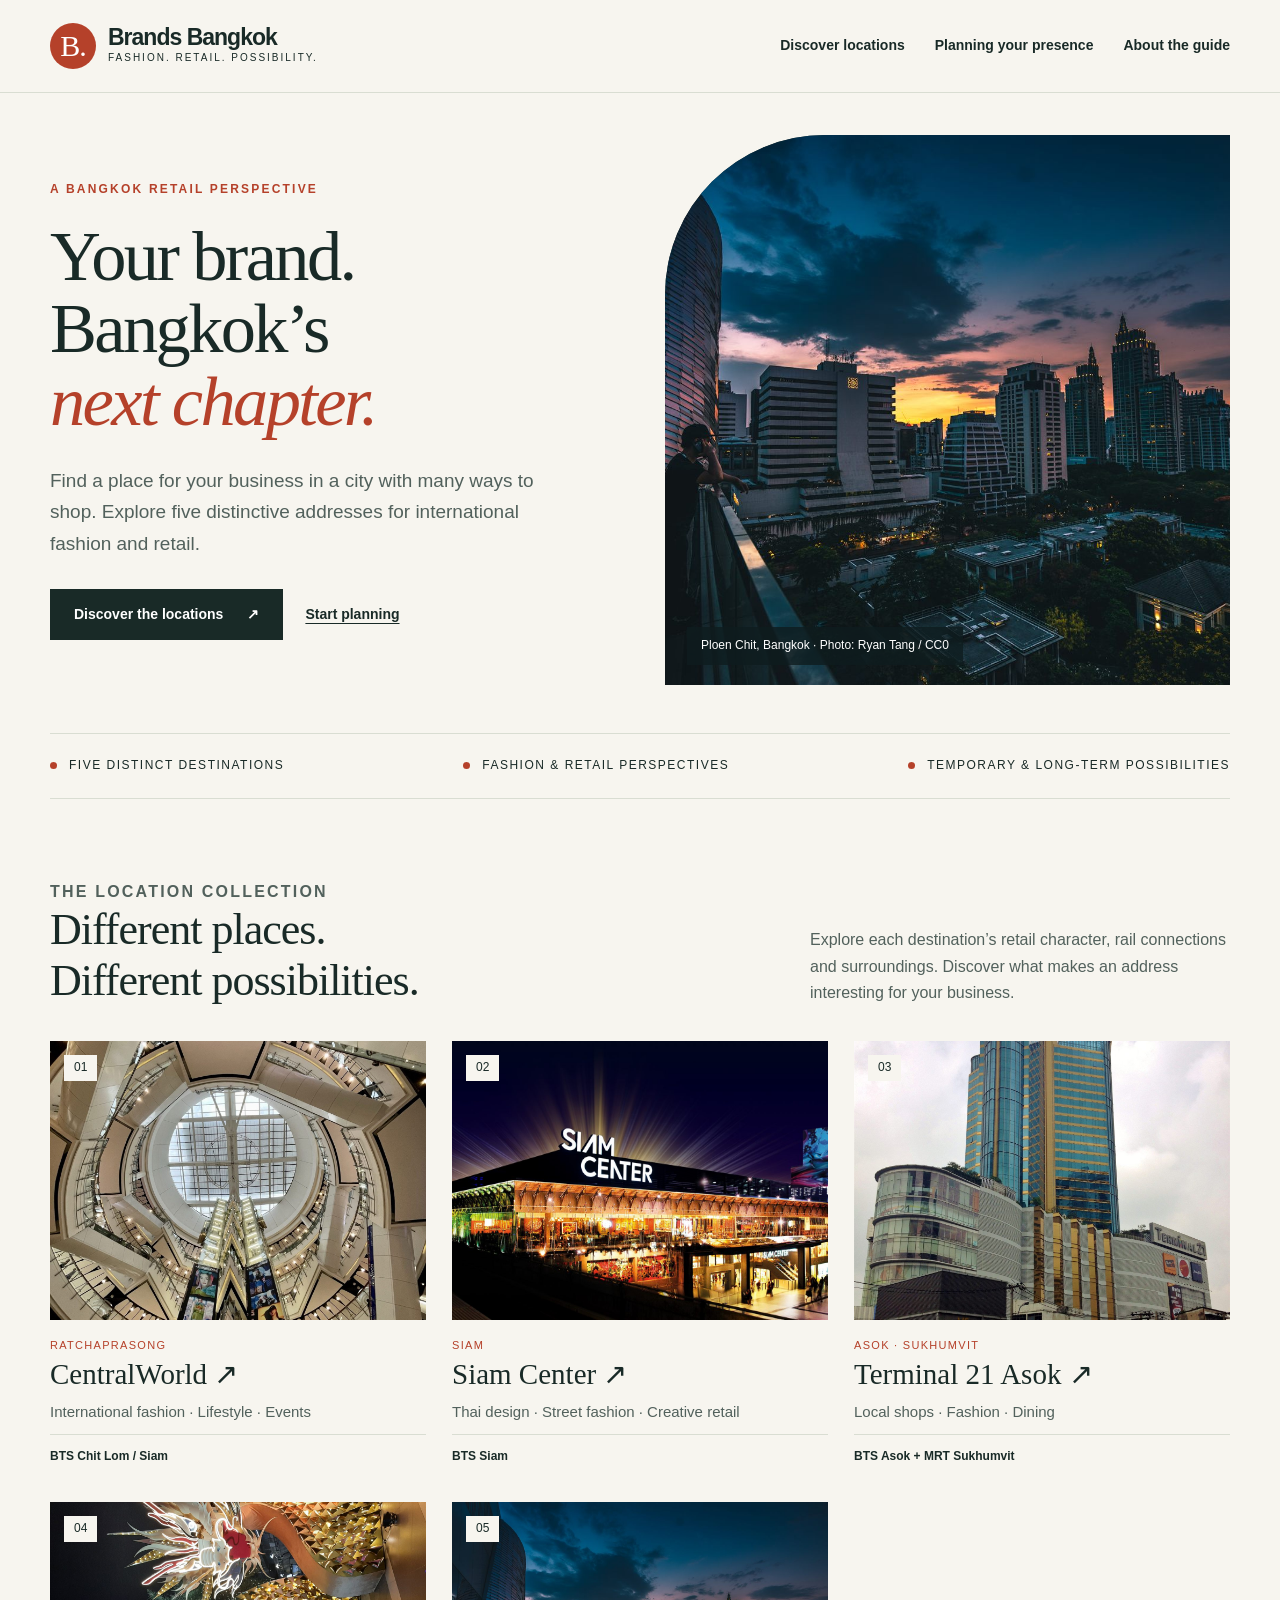
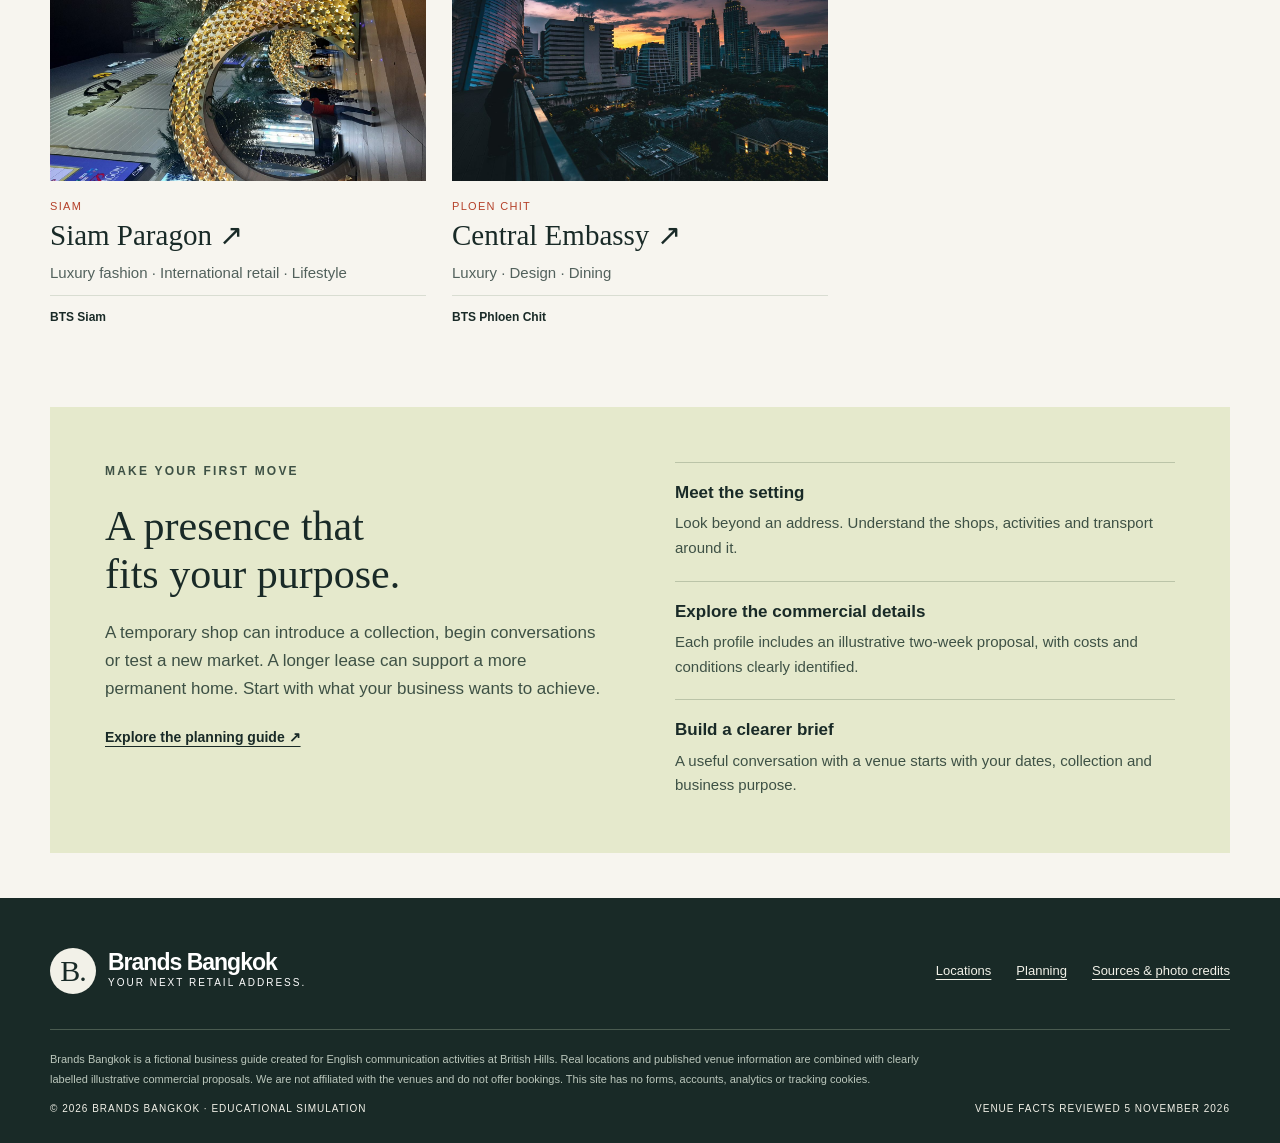
==== index.html @ e3018d57 "Build Brands Bangkok location guide and printable profiles" ====
<!doctype html>
<html lang="en"><head><meta charset="utf-8"><meta name="viewport" content="width=device-width,initial-scale=1"><meta name="description" content="Explore five Bangkok shopping destinations for international fashion and retail businesses."><meta name="theme-color" content="#192a27"><title>A place for your brand | Brands Bangkok</title><link rel="icon" href="./assets/favicon.svg" type="image/svg+xml"><link rel="stylesheet" href="./assets/style.css"><script src="./assets/site.js" defer></script></head><body class=""><a class="skip" href="#main">Skip to content</a><header class="header"><div class="wrap header-inner"><a class="brand" href="./index.html" aria-label="Brands Bangkok home"><span class="brand-mark" aria-hidden="true">B.</span><span>Brands Bangkok<small>Fashion. Retail. Possibility.</small></span></a><button class="menu" aria-expanded="false" aria-controls="navigation">Menu</button><nav class="nav" id="navigation" aria-label="Main navigation"><a href="./locations/index.html">Discover locations</a><a href="./planning.html">Planning your presence</a><a href="./about.html">About the guide</a></nav></div></header><main id="main"><div class="wrap"><section class="hero"><div><p class="eyebrow">A Bangkok retail perspective</p><h1>Your brand.<br>Bangkok’s<br><em>next chapter.</em></h1><p class="lead">Find a place for your business in a city with many ways to shop. Explore five distinctive addresses for international fashion and retail.</p><div class="actions"><a class="button" href="locations/index.html">Discover the locations <span aria-hidden="true">↗</span></a><a class="text-link" href="planning.html">Start planning</a></div></div><div class="hero-photo"><img src="assets/central-embassy.jpg" alt="Central Embassy and the Bangkok skyline at dusk" width="1280" height="853" fetchpriority="high"><span class="photo-label">Ploen Chit, Bangkok · Photo: Ryan Tang / CC0</span></div></section><div class="strap"><span><i class="dot"></i> Five distinct destinations</span><span><i class="dot"></i> Fashion &amp; retail perspectives</span><span><i class="dot"></i> Temporary &amp; long-term possibilities</span></div><section class="section"><div class="section-heading"><div><p class="eyebrow">The location collection</p><h2>Different places.<br>Different possibilities.</h2></div><p>Explore each destination’s retail character, rail connections and surroundings. Discover what makes an address interesting for your business.</p></div><div class="location-grid"><a class="location-card" href="./locations/centralworld.html"><figure><img src="./assets/centralworld.jpg" alt="CentralWorld in Bangkok" loading="lazy" width="700" height="520"><span class="number">01</span></figure><p class="area">Ratchaprasong</p><h3>CentralWorld <span aria-hidden="true">↗</span></h3><p>International fashion · Lifestyle · Events</p><div class="rail">BTS Chit Lom / Siam</div></a><a class="location-card" href="./locations/siam-center.html"><figure><img src="./assets/siam-center.jpg" alt="Siam Center in Bangkok" loading="lazy" width="700" height="520"><span class="number">02</span></figure><p class="area">Siam</p><h3>Siam Center <span aria-hidden="true">↗</span></h3><p>Thai design · Street fashion · Creative retail</p><div class="rail">BTS Siam</div></a><a class="location-card" href="./locations/terminal-21-asok.html"><figure><img src="./assets/terminal-21-asok.jpg" alt="Terminal 21 Asok in Bangkok" loading="lazy" width="700" height="520"><span class="number">03</span></figure><p class="area">Asok · Sukhumvit</p><h3>Terminal 21 Asok <span aria-hidden="true">↗</span></h3><p>Local shops · Fashion · Dining</p><div class="rail">BTS Asok + MRT Sukhumvit</div></a><a class="location-card" href="./locations/siam-paragon.html"><figure><img src="./assets/siam-paragon.jpg" alt="Siam Paragon in Bangkok" loading="lazy" width="700" height="520"><span class="number">04</span></figure><p class="area">Siam</p><h3>Siam Paragon <span aria-hidden="true">↗</span></h3><p>Luxury fashion · International retail · Lifestyle</p><div class="rail">BTS Siam</div></a><a class="location-card" href="./locations/central-embassy.html"><figure><img src="./assets/central-embassy.jpg" alt="Central Embassy in Bangkok" loading="lazy" width="700" height="520"><span class="number">05</span></figure><p class="area">Ploen Chit</p><h3>Central Embassy <span aria-hidden="true">↗</span></h3><p>Luxury · Design · Dining</p><div class="rail">BTS Phloen Chit</div></a></div></section><section class="feature"><div><p class="eyebrow">Make your first move</p><h2>A presence that<br>fits your purpose.</h2><p>A temporary shop can introduce a collection, begin conversations or test a new market. A longer lease can support a more permanent home. Start with what your business wants to achieve.</p><a class="text-link" href="planning.html">Explore the planning guide ↗</a></div><div class="feature-list"><article><h3>Meet the setting</h3><p>Look beyond an address. Understand the shops, activities and transport around it.</p></article><article><h3>Explore the commercial details</h3><p>Each profile includes an illustrative two-week proposal, with costs and conditions clearly identified.</p></article><article><h3>Build a clearer brief</h3><p>A useful conversation with a venue starts with your dates, collection and business purpose.</p></article></div></section></div></main><footer class="footer"><div class="wrap"><div class="footer-top"><a class="brand" href="./index.html"><span class="brand-mark" aria-hidden="true">B.</span><span>Brands Bangkok<small>Your next retail address.</small></span></a><div class="footer-links"><a href="./locations/index.html">Locations</a><a href="./planning.html">Planning</a><a href="./sources.html">Sources &amp; photo credits</a></div></div><p>Brands Bangkok is a fictional business guide created for English communication activities at British Hills. Real locations and published venue information are combined with clearly labelled illustrative commercial proposals. We are not affiliated with the venues and do not offer bookings. This site has no forms, accounts, analytics or tracking cookies.</p><div class="footer-bottom"><span>© 2026 Brands Bangkok · Educational simulation</span><span>Venue facts reviewed 5 November 2026</span></div></div></footer></body></html>
---- assets/style.css ----
:root{--ink:#192a27;--muted:#52615c;--paper:#f7f5ef;--white:#fff;--accent:#b5412a;--line:#d9ddd2;--lime:#e5e9cc;--serif:Georgia,'Times New Roman',serif;--sans:'Segoe UI',Arial,sans-serif}
*{box-sizing:border-box}html{scroll-behavior:smooth;scroll-padding-top:100px}body{margin:0;background:var(--paper);color:var(--ink);font:17px/1.65 var(--sans)}a{color:inherit;text-underline-offset:4px}a:hover{color:var(--accent)}button,input{font:inherit}img{display:block;max-width:100%}button,a{-webkit-tap-highlight-color:transparent}a:focus-visible,button:focus-visible{outline:3px solid var(--accent);outline-offset:5px}.skip{position:absolute;left:12px;top:-100px;z-index:100;background:white;padding:12px}.skip:focus{top:12px}
.wrap{width:min(1180px,calc(100% - 80px));margin-inline:auto}.header{border-bottom:1px solid var(--line);background:var(--paper);position:sticky;top:0;z-index:20}.header-inner{display:flex;align-items:center;justify-content:space-between;gap:28px;min-height:92px}.brand{text-decoration:none;display:flex;gap:12px;align-items:center;line-height:1.05;font-weight:750;letter-spacing:-1px;font-size:23px}.brand-mark{display:flex;align-items:center;justify-content:center;background:var(--accent);color:#fff;font:30px var(--serif);height:46px;width:46px;border-radius:50%}.brand small{display:block;font:10px/1.8 var(--sans);letter-spacing:2px;text-transform:uppercase}.nav{display:flex;gap:30px;align-items:center}.nav a{text-decoration:none;font-size:14px;font-weight:600}.nav a[aria-current=page]{text-decoration:underline;text-decoration-color:var(--accent);text-decoration-thickness:2px;text-underline-offset:8px}.nav .nav-cta{border:1px solid var(--ink);padding:9px 17px}.menu{display:none;background:transparent;border:1px solid var(--line);padding:8px 13px;cursor:pointer}
.eyebrow{font-size:12px;text-transform:uppercase;letter-spacing:2.2px;font-weight:700;color:var(--accent);margin:0 0 20px}.hero{display:grid;grid-template-columns:1fr 1fr;min-height:640px;padding-top:42px;padding-bottom:48px;gap:50px;align-items:center}.hero h1{font:clamp(48px,5.5vw,82px)/1.03 var(--serif);letter-spacing:-2.6px;margin:0 0 28px;font-weight:400}.hero h1 em{color:var(--accent);font-style:italic}.hero .lead{font-size:19px;line-height:1.65;max-width:490px}.lead{font-size:20px;line-height:1.65;color:var(--muted);max-width:760px}.hero-photo{position:relative;align-self:stretch;min-height:520px;overflow:hidden;border-radius:160px 0 0 0;background:#293c3b}.hero-photo img{height:100%;width:100%;object-fit:cover;position:absolute;inset:0}.photo-label{position:absolute;bottom:20px;left:22px;color:white;background:rgba(14,28,30,.8);font-size:12px;padding:9px 14px;z-index:1}.actions{display:flex;gap:22px;flex-wrap:wrap;align-items:center;margin-top:30px}.button{display:inline-flex;align-items:center;justify-content:center;gap:24px;padding:13px 23px;background:var(--ink);color:#fff;border:1px solid var(--ink);text-decoration:none;font-size:14px;font-weight:650;cursor:pointer}.button:hover{background:var(--accent);border-color:var(--accent);color:#fff}.button.light{background:transparent;color:var(--ink)}.button.light:hover{background:var(--ink);color:white}.text-link{font-size:14px;font-weight:650}.strap{display:flex;justify-content:space-between;gap:20px;padding:22px 0;border-block:1px solid var(--line);font-size:12px;text-transform:uppercase;letter-spacing:1.5px}.strap span{display:flex;gap:12px;align-items:center}.dot{height:7px;width:7px;background:var(--accent);border-radius:50%}
section.section{padding:80px 0}.section-heading{display:flex;justify-content:space-between;align-items:end;gap:30px;margin-bottom:35px}.section-heading h2,h2.section-title{font:44px/1.15 var(--serif);font-weight:400;margin:0;letter-spacing:-1px}.section-heading p{max-width:420px;font-size:16px;color:var(--muted);margin:0}.location-grid{display:grid;grid-template-columns:repeat(3,1fr);gap:36px 26px}.location-card{text-decoration:none;display:block}.location-card figure{margin:0;overflow:hidden;background:#d9ddd2;aspect-ratio:1.35;position:relative}.location-card img{width:100%;height:100%;object-fit:cover;transition:transform .4s ease}.location-card:hover img{transform:scale(1.04)}.location-card .number{position:absolute;top:14px;left:14px;background:var(--paper);padding:3px 10px;font-size:12px}.location-card .area{font-size:11px;text-transform:uppercase;letter-spacing:1.3px;color:var(--accent);margin:16px 0 3px}.location-card h3{font:29px/1.2 var(--serif);margin:0 0 8px}.location-card p{font-size:15px;color:var(--muted);margin:0 0 9px}.location-card .rail{border-top:1px solid var(--line);padding-top:12px;font-size:12px;font-weight:600}.feature{background:var(--lime);padding:55px;display:grid;grid-template-columns:1fr 1fr;gap:70px}.feature h2{font:42px/1.15 var(--serif);font-weight:400;margin:0 0 20px}.feature p{color:#3e5145;margin:0 0 20px}.feature .feature-list{display:grid;gap:20px}.feature-list article{border-top:1px solid #bbc4a8;padding-top:16px}.feature-list h3{font-size:17px;margin:0 0 4px}.feature-list p{font-size:15px;margin:0}
.page-intro{padding:65px 0 38px}.page-intro h1{font:clamp(44px,6vw,70px)/1.1 var(--serif);font-weight:400;letter-spacing:-2px;margin:0 0 22px}.breadcrumb{font-size:12px;color:var(--muted);margin:28px 0}.breadcrumb a{color:inherit}.venue-hero{position:relative;height:410px;background:var(--ink);overflow:hidden}.venue-hero img{width:100%;height:100%;object-fit:cover}.venue-top{display:flex;justify-content:space-between;align-items:center;margin-bottom:20px;gap:20px}.venue-top .eyebrow{margin:0}.page-intro.venue-intro{padding-top:22px}.venue-title{display:grid;grid-template-columns:1fr 1fr;gap:65px;align-items:center}.venue-title h1{font-size:clamp(44px,5vw,65px);margin:0 0 12px}.venue-title .tagline{font:25px/1.3 var(--serif);margin:0}.venue-title .lead{font-size:18px}.facts{display:grid;grid-template-columns:1fr 1fr 1fr;border-block:1px solid var(--line);margin-top:30px;padding:20px 0;gap:30px}.facts dt{font-size:11px;text-transform:uppercase;letter-spacing:1.5px;color:var(--muted)}.facts dd{margin:5px 0 0;font-size:15px;font-weight:600}.venue-content{display:grid;grid-template-columns:minmax(0,1.65fr) minmax(280px,1fr);gap:75px;padding:52px 0 70px}.prose h2{font:30px/1.2 var(--serif);font-weight:400;margin:0 0 15px}.prose p{margin:0 0 33px;color:#374942;line-height:1.8}.prose h3{font:23px var(--serif);font-weight:400}.offer{background:var(--white);border-top:4px solid var(--accent);padding:30px;align-self:start}.offer .eyebrow{font-size:10px;margin-bottom:13px}.offer h2{font:30px/1.2 var(--serif);margin:0 0 15px;font-weight:400}.offer p{font-size:14px;line-height:1.7}.offer .price{font-size:31px;line-height:1.2;font-weight:700;letter-spacing:-1px;margin:20px 0 4px}.offer .price small{font-size:12px;letter-spacing:0;font-weight:400}.offer dl{margin:24px 0}.offer dl div{display:flex;justify-content:space-between;border-bottom:1px solid var(--line);padding:9px 0;gap:18px;font-size:13px}.offer dd{margin:0;font-weight:650}.offer .disclosure{font-size:11px;color:var(--muted);border-top:1px solid var(--line);padding-top:17px}.check{padding:25px 28px;background:var(--lime);border-left:3px solid #63794c;margin:15px 0 35px}.check h2{font-size:25px}.check p{font-size:15px;margin:0}.source-detail{border-top:1px solid var(--line);padding:18px 0;font-size:13px}.source-detail summary{cursor:pointer;font-weight:600}.source-detail ul{padding-left:19px}.photo-credit{font-size:11px;color:var(--muted);margin:10px 0 0}.related{padding-top:50px;border-top:1px solid var(--line)}.related .location-grid{grid-template-columns:repeat(2,1fr)}.related .location-card figure{aspect-ratio:2}
.editorial{max-width:800px;margin:0 auto;padding-bottom:70px}.editorial h2{font:34px/1.3 var(--serif);font-weight:400;margin:44px 0 15px}.editorial p{color:#374942}.editorial li{margin-bottom:10px}.editorial .steps{counter-reset:steps;list-style:none;padding:0}.steps li{counter-increment:steps;border-top:1px solid var(--line);padding:25px 0 25px 55px;position:relative}.steps li:before{content:'0' counter(steps);position:absolute;left:0;color:var(--accent);font-size:14px}.steps h2{margin:0 0 10px;font-size:27px}.steps p{margin:0}.source-block{border-top:1px solid var(--line);padding:20px 0}.source-block h2{font-size:27px;margin:0 0 10px}.source-block li{font-size:15px}.note{border-left:3px solid var(--accent);padding:16px 22px;background:#eeece4;font-size:14px}.footer{background:var(--ink);color:#f2f1e8;margin-top:45px;padding:50px 0 26px}.footer-top{display:flex;justify-content:space-between;gap:30px;border-bottom:1px solid #4a5b50;padding-bottom:35px;margin-bottom:20px}.footer .brand{color:white}.footer .brand-mark{background:#f2f1e8;color:var(--ink)}.footer-links{display:flex;gap:25px;align-items:center;font-size:13px;flex-wrap:wrap}.footer p{font-size:11px;line-height:1.8;color:#bbc7bc;max-width:900px}.footer-bottom{display:flex;justify-content:space-between;gap:20px;font-size:10px;text-transform:uppercase;letter-spacing:1px}
@media(min-width:950px){.location-grid .location-card:nth-child(4),.location-grid .location-card:nth-child(5){grid-column:span 1}}@media(max-width:950px){.wrap{width:calc(100% - 44px)}.hero{gap:28px;min-height:560px}.hero-photo{min-height:480px;border-top-left-radius:120px}.hero h1{font-size:60px}.location-grid{grid-template-columns:repeat(2,1fr)}.feature{gap:35px;padding:35px}.venue-content{gap:35px}.venue-title{gap:30px}.nav{gap:18px}.nav a{font-size:12px}}@media(max-width:650px){body{font-size:16px}.wrap{width:calc(100% - 36px)}.header-inner{min-height:76px;flex-wrap:wrap;gap:0}.brand{font-size:20px}.brand-mark{height:39px;width:39px;font-size:25px}.brand small{font-size:8px}.menu{display:block;font-size:12px}.nav{width:100%;display:flex;flex-wrap:wrap;gap:16px;padding:15px 0;border-top:1px solid var(--line)}.nav a{font-size:13px}.nav .nav-cta{padding:5px 10px}.js .nav{display:none}.js .nav.open{display:flex}.hero{grid-template-columns:1fr;gap:30px;padding-top:36px}.hero h1{font-size:57px;letter-spacing:-2px}.hero .lead{font-size:17px}.hero-photo{min-height:340px;border-top-left-radius:95px}.strap{flex-wrap:wrap;gap:12px;font-size:10px;justify-content:flex-start}.section-heading{display:block}.section-heading h2,h2.section-title{font-size:36px;margin-bottom:18px}.section-heading p{font-size:15px}.location-grid{grid-template-columns:1fr;gap:35px}.location-card h3{font-size:28px}.location-card figure{aspect-ratio:1.55}.feature{grid-template-columns:1fr;gap:25px;padding:28px}.feature h2{font-size:34px}.section.section{padding:52px 0}.venue-title{grid-template-columns:1fr;gap:10px}.venue-title h1{font-size:49px}.venue-hero{height:270px}.venue-content{grid-template-columns:1fr;gap:20px;padding-top:35px}.facts{grid-template-columns:1fr;gap:14px}.facts dt{display:inline}.facts dd{display:block;margin:3px 0}.venue-top{align-items:flex-start}.venue-top .button{font-size:11px;padding:8px 12px;white-space:nowrap}.venue-top .eyebrow{font-size:10px;letter-spacing:1px}.related .location-grid{grid-template-columns:1fr}.footer-top{flex-direction:column}.footer-links{gap:16px}.page-intro{padding-top:40px}.page-intro h1{font-size:49px}.lead{font-size:18px}.footer-bottom{flex-wrap:wrap}.eyebrow{font-size:10px}.offer{padding:25px}}
@media(prefers-reduced-motion:reduce){html{scroll-behavior:auto}*,*:before,*:after{transition:none!important;animation:none!important}}
@media print{@page{size:A4;margin:15mm}body{background:white;font:10pt/1.5 Arial,sans-serif;color:#111}.wrap{width:100%}.header{position:static;border-bottom:1px solid #999}.header-inner{min-height:55px}.brand{font-size:17pt}.brand-mark{height:32px;width:32px;font-size:20pt}.nav,.menu,.skip,.actions,.strap,.footer-links,.print-button,.related,.hero-photo,.photo-label{display:none!important}.page-intro{padding:18px 0}.page-intro h1,.venue-title h1{font-size:30pt;letter-spacing:0}.venue-title{display:block}.venue-title .lead{font-size:11pt}.venue-hero{height:130px}.venue-hero img{object-fit:cover}.facts{grid-template-columns:repeat(3,1fr);gap:15px;margin-top:15px;padding:10px 0}.facts dd{font-size:9pt}.venue-content{display:block;padding:20px 0}.prose h2{font-size:17pt;margin-bottom:7px;break-after:avoid}.prose p{margin-bottom:17px;line-height:1.55}.offer{border:1px solid #888;border-top:3px solid #333;padding:18px;break-inside:avoid;margin-top:20px}.offer h2{font-size:20pt}.offer p{font-size:9pt}.offer .price{font-size:22pt}.offer dl{margin:10px 0}.offer dl div{padding:5px 0}.offer .disclosure{font-size:8pt}.check{background:transparent;border:1px solid #aaa;padding:15px;break-inside:avoid}.check p{font-size:10pt}.source-detail{display:none}.photo-credit{font-size:7pt}.footer{background:white;color:#333;margin-top:15px;padding:10px 0;border-top:1px solid #999}.footer-top{display:none}.footer p{font-size:8pt;color:#333}.footer-bottom{font-size:7pt}.location-grid{grid-template-columns:1fr 1fr}.location-card{break-inside:avoid}.location-card figure{height:120px;aspect-ratio:auto}.location-card h3{font-size:17pt}.hero{display:block;min-height:0;padding:20px 0}.hero h1{font-size:35pt}.hero .lead{font-size:11pt}.section.section{padding:25px 0}.section-heading h2{font-size:23pt}.feature{display:block;background:transparent;border:1px solid #aaa;padding:20px}.feature h2{font-size:23pt}.source-block{break-inside:avoid}a{color:#111}.editorial{padding:0}}
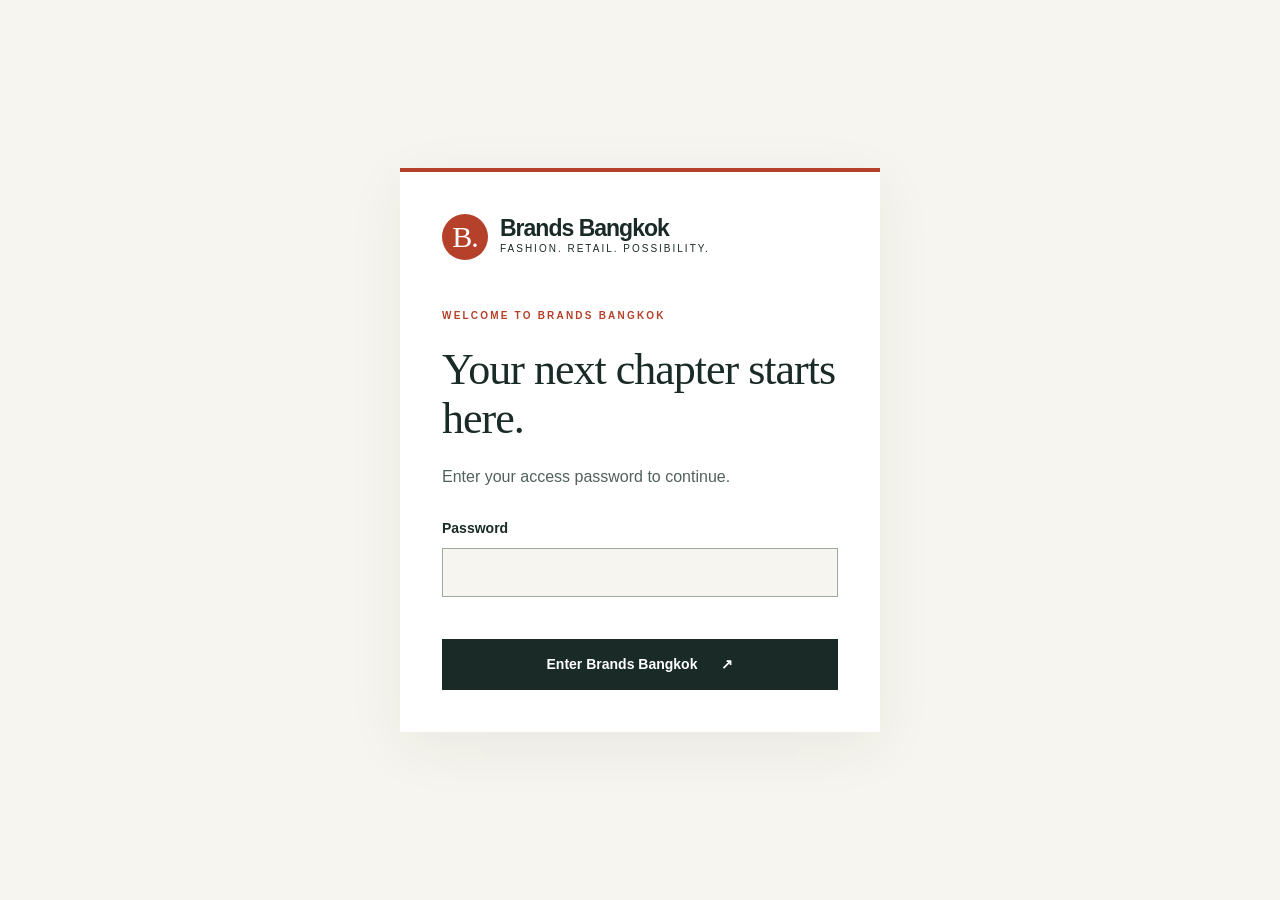
==== commit 2201abda: "Add visitor password gate and simplify Brands Bangkok promotional copy" ====
--- a/index.html
+++ b/index.html
@@ -1,2 +1,2 @@
 <!doctype html>
-<html lang="en"><head><meta charset="utf-8"><meta name="viewport" content="width=device-width,initial-scale=1"><meta name="description" content="Explore five Bangkok shopping destinations for international fashion and retail businesses."><meta name="theme-color" content="#192a27"><title>A place for your brand | Brands Bangkok</title><link rel="icon" href="./assets/favicon.svg" type="image/svg+xml"><link rel="stylesheet" href="./assets/style.css"><script src="./assets/site.js" defer></script></head><body class=""><a class="skip" href="#main">Skip to content</a><header class="header"><div class="wrap header-inner"><a class="brand" href="./index.html" aria-label="Brands Bangkok home"><span class="brand-mark" aria-hidden="true">B.</span><span>Brands Bangkok<small>Fashion. Retail. Possibility.</small></span></a><button class="menu" aria-expanded="false" aria-controls="navigation">Menu</button><nav class="nav" id="navigation" aria-label="Main navigation"><a href="./locations/index.html">Discover locations</a><a href="./planning.html">Planning your presence</a><a href="./about.html">About the guide</a></nav></div></header><main id="main"><div class="wrap"><section class="hero"><div><p class="eyebrow">A Bangkok retail perspective</p><h1>Your brand.<br>Bangkok’s<br><em>next chapter.</em></h1><p class="lead">Find a place for your business in a city with many ways to shop. Explore five distinctive addresses for international fashion and retail.</p><div class="actions"><a class="button" href="locations/index.html">Discover the locations <span aria-hidden="true">↗</span></a><a class="text-link" href="planning.html">Start planning</a></div></div><div class="hero-photo"><img src="assets/central-embassy.jpg" alt="Central Embassy and the Bangkok skyline at dusk" width="1280" height="853" fetchpriority="high"><span class="photo-label">Ploen Chit, Bangkok · Photo: Ryan Tang / CC0</span></div></section><div class="strap"><span><i class="dot"></i> Five distinct destinations</span><span><i class="dot"></i> Fashion &amp; retail perspectives</span><span><i class="dot"></i> Temporary &amp; long-term possibilities</span></div><section class="section"><div class="section-heading"><div><p class="eyebrow">The location collection</p><h2>Different places.<br>Different possibilities.</h2></div><p>Explore each destination’s retail character, rail connections and surroundings. Discover what makes an address interesting for your business.</p></div><div class="location-grid"><a class="location-card" href="./locations/centralworld.html"><figure><img src="./assets/centralworld.jpg" alt="CentralWorld in Bangkok" loading="lazy" width="700" height="520"><span class="number">01</span></figure><p class="area">Ratchaprasong</p><h3>CentralWorld <span aria-hidden="true">↗</span></h3><p>International fashion · Lifestyle · Events</p><div class="rail">BTS Chit Lom / Siam</div></a><a class="location-card" href="./locations/siam-center.html"><figure><img src="./assets/siam-center.jpg" alt="Siam Center in Bangkok" loading="lazy" width="700" height="520"><span class="number">02</span></figure><p class="area">Siam</p><h3>Siam Center <span aria-hidden="true">↗</span></h3><p>Thai design · Street fashion · Creative retail</p><div class="rail">BTS Siam</div></a><a class="location-card" href="./locations/terminal-21-asok.html"><figure><img src="./assets/terminal-21-asok.jpg" alt="Terminal 21 Asok in Bangkok" loading="lazy" width="700" height="520"><span class="number">03</span></figure><p class="area">Asok · Sukhumvit</p><h3>Terminal 21 Asok <span aria-hidden="true">↗</span></h3><p>Local shops · Fashion · Dining</p><div class="rail">BTS Asok + MRT Sukhumvit</div></a><a class="location-card" href="./locations/siam-paragon.html"><figure><img src="./assets/siam-paragon.jpg" alt="Siam Paragon in Bangkok" loading="lazy" width="700" height="520"><span class="number">04</span></figure><p class="area">Siam</p><h3>Siam Paragon <span aria-hidden="true">↗</span></h3><p>Luxury fashion · International retail · Lifestyle</p><div class="rail">BTS Siam</div></a><a class="location-card" href="./locations/central-embassy.html"><figure><img src="./assets/central-embassy.jpg" alt="Central Embassy in Bangkok" loading="lazy" width="700" height="520"><span class="number">05</span></figure><p class="area">Ploen Chit</p><h3>Central Embassy <span aria-hidden="true">↗</span></h3><p>Luxury · Design · Dining</p><div class="rail">BTS Phloen Chit</div></a></div></section><section class="feature"><div><p class="eyebrow">Make your first move</p><h2>A presence that<br>fits your purpose.</h2><p>A temporary shop can introduce a collection, begin conversations or test a new market. A longer lease can support a more permanent home. Start with what your business wants to achieve.</p><a class="text-link" href="planning.html">Explore the planning guide ↗</a></div><div class="feature-list"><article><h3>Meet the setting</h3><p>Look beyond an address. Understand the shops, activities and transport around it.</p></article><article><h3>Explore the commercial details</h3><p>Each profile includes an illustrative two-week proposal, with costs and conditions clearly identified.</p></article><article><h3>Build a clearer brief</h3><p>A useful conversation with a venue starts with your dates, collection and business purpose.</p></article></div></section></div></main><footer class="footer"><div class="wrap"><div class="footer-top"><a class="brand" href="./index.html"><span class="brand-mark" aria-hidden="true">B.</span><span>Brands Bangkok<small>Your next retail address.</small></span></a><div class="footer-links"><a href="./locations/index.html">Locations</a><a href="./planning.html">Planning</a><a href="./sources.html">Sources &amp; photo credits</a></div></div><p>Brands Bangkok is a fictional business guide created for English communication activities at British Hills. Real locations and published venue information are combined with clearly labelled illustrative commercial proposals. We are not affiliated with the venues and do not offer bookings. This site has no forms, accounts, analytics or tracking cookies.</p><div class="footer-bottom"><span>© 2026 Brands Bangkok · Educational simulation</span><span>Venue facts reviewed 5 November 2026</span></div></div></footer></body></html>+<html lang="en" class="access-locked"><head><meta charset="utf-8"><meta name="viewport" content="width=device-width,initial-scale=1"><meta name="robots" content="noindex,nofollow,noarchive"><meta name="description" content="Explore five Bangkok shopping destinations for international fashion and retail businesses."><meta name="theme-color" content="#192a27"><title>A place for your brand | Brands Bangkok</title><style>html.access-locked #site-content{display:none!important}#access-gate{display:none}html.access-locked #access-gate{display:grid}</style><script src="./assets/access.js"></script><link rel="icon" href="./assets/favicon.svg" type="image/svg+xml"><link rel="stylesheet" href="./assets/style.css"><script src="./assets/site.js" defer></script></head><body class=""><section id="access-gate" aria-labelledby="access-title"><div class="access-card"><a class="brand" href="./index.html" aria-label="Brands Bangkok"><span class="brand-mark" aria-hidden="true">B.</span><span>Brands Bangkok<small>Fashion. Retail. Possibility.</small></span></a><p class="eyebrow">Welcome to Brands Bangkok</p><h1 id="access-title">Your next chapter starts here.</h1><p>Enter your access password to continue.</p><form id="access-form" action="#"><label for="access-password">Password</label><input id="access-password" type="password" autocomplete="current-password" required aria-describedby="access-error"><p id="access-error" role="alert" aria-live="polite"></p><button class="button" type="submit">Enter Brands Bangkok <span aria-hidden="true">↗</span></button></form><noscript><p>JavaScript is needed to enter this site. Please enable it in your browser.</p></noscript></div></section><div id="site-content"><a class="skip" href="#main">Skip to content</a><header class="header"><div class="wrap header-inner"><a class="brand" href="./index.html" aria-label="Brands Bangkok home"><span class="brand-mark" aria-hidden="true">B.</span><span>Brands Bangkok<small>Fashion. Retail. Possibility.</small></span></a><button class="menu" aria-expanded="false" aria-controls="navigation">Menu</button><nav class="nav" id="navigation" aria-label="Main navigation"><a href="./locations/index.html">Discover locations</a><a href="./planning.html">Planning your presence</a><a href="./about.html">About us</a></nav></div></header><main id="main"><div class="wrap"><section class="hero"><div><p class="eyebrow">A Bangkok retail perspective</p><h1>Your brand.<br>Bangkok’s<br><em>next chapter.</em></h1><p class="lead">Bring your business to Bangkok. Discover five shopping destinations for international fashion and retail brands.</p><div class="actions"><a class="button" href="locations/index.html">Discover the locations <span aria-hidden="true">↗</span></a><a class="text-link" href="planning.html">Start planning</a></div></div><div class="hero-photo"><img src="assets/central-embassy.jpg" alt="Central Embassy and the Bangkok skyline at dusk" width="1280" height="853" fetchpriority="high"><span class="photo-label">Ploen Chit, Bangkok · Photo: Ryan Tang / CC0</span></div></section><div class="strap"><span><i class="dot"></i> Five distinct destinations</span><span><i class="dot"></i> Fashion &amp; retail perspectives</span><span><i class="dot"></i> Temporary &amp; long-term possibilities</span></div><section class="section"><div class="section-heading"><div><p class="eyebrow">The location collection</p><h2>Different places.<br>Different possibilities.</h2></div><p>International brands, local designers and luxury shopping. Find out what each location has to offer.</p></div><div class="location-grid"><a class="location-card" href="./locations/centralworld.html"><figure><img src="./assets/centralworld.jpg" alt="CentralWorld in Bangkok" loading="lazy" width="700" height="520"><span class="number">01</span></figure><p class="area">Ratchaprasong</p><h3>CentralWorld <span aria-hidden="true">↗</span></h3><p>International fashion · Lifestyle · Events</p><div class="rail">BTS Chit Lom / Siam</div></a><a class="location-card" href="./locations/siam-center.html"><figure><img src="./assets/siam-center.jpg" alt="Siam Center in Bangkok" loading="lazy" width="700" height="520"><span class="number">02</span></figure><p class="area">Siam</p><h3>Siam Center <span aria-hidden="true">↗</span></h3><p>Thai design · Street fashion · Creative retail</p><div class="rail">BTS Siam</div></a><a class="location-card" href="./locations/terminal-21-asok.html"><figure><img src="./assets/terminal-21-asok.jpg" alt="Terminal 21 Asok in Bangkok" loading="lazy" width="700" height="520"><span class="number">03</span></figure><p class="area">Asok · Sukhumvit</p><h3>Terminal 21 Asok <span aria-hidden="true">↗</span></h3><p>Local shops · Fashion · Dining</p><div class="rail">BTS Asok + MRT Sukhumvit</div></a><a class="location-card" href="./locations/siam-paragon.html"><figure><img src="./assets/siam-paragon.jpg" alt="Siam Paragon in Bangkok" loading="lazy" width="700" height="520"><span class="number">04</span></figure><p class="area">Siam</p><h3>Siam Paragon <span aria-hidden="true">↗</span></h3><p>Luxury fashion · International retail · Lifestyle</p><div class="rail">BTS Siam</div></a><a class="location-card" href="./locations/central-embassy.html"><figure><img src="./assets/central-embassy.jpg" alt="Central Embassy in Bangkok" loading="lazy" width="700" height="520"><span class="number">05</span></figure><p class="area">Ploen Chit</p><h3>Central Embassy <span aria-hidden="true">↗</span></h3><p>Luxury · Design · Dining</p><div class="rail">BTS Phloen Chit</div></a></div></section><section class="feature"><div><p class="eyebrow">Make your first move</p><h2>A presence that<br>fits your purpose.</h2><p>From a two-week pop-up to a permanent store, Bangkok offers many ways to meet new customers. Our location profiles bring the main details together in one place.</p><a class="text-link" href="planning.html">Explore the planning guide ↗</a></div><div class="feature-list"><article><h3>Meet the setting</h3><p>Discover the shops, transport and activities around each address.</p></article><article><h3>Explore the commercial details</h3><p>See two-week packages, rental prices and what is included.</p></article><article><h3>Build a clearer brief</h3><p>Space, setup and dates can be arranged around your collection.</p></article></div></section></div></main><footer class="footer"><div class="wrap"><div class="footer-top"><a class="brand" href="./index.html"><span class="brand-mark" aria-hidden="true">B.</span><span>Brands Bangkok<small>Your next retail address.</small></span></a><div class="footer-links"><a href="./locations/index.html">Locations</a><a href="./planning.html">Planning</a><a href="./sources.html">Sources &amp; photo credits</a></div></div><div class="footer-bottom"><span>© 2026 Brands Bangkok · Fashion &amp; retail in Bangkok</span><button class="lock-button" data-lock>Lock site</button></div></div></footer></div></body></html>
--- a/assets/style.css
+++ b/assets/style.css
@@ -9,3 +9,18 @@
 @media(min-width:950px){.location-grid .location-card:nth-child(4),.location-grid .location-card:nth-child(5){grid-column:span 1}}@media(max-width:950px){.wrap{width:calc(100% - 44px)}.hero{gap:28px;min-height:560px}.hero-photo{min-height:480px;border-top-left-radius:120px}.hero h1{font-size:60px}.location-grid{grid-template-columns:repeat(2,1fr)}.feature{gap:35px;padding:35px}.venue-content{gap:35px}.venue-title{gap:30px}.nav{gap:18px}.nav a{font-size:12px}}@media(max-width:650px){body{font-size:16px}.wrap{width:calc(100% - 36px)}.header-inner{min-height:76px;flex-wrap:wrap;gap:0}.brand{font-size:20px}.brand-mark{height:39px;width:39px;font-size:25px}.brand small{font-size:8px}.menu{display:block;font-size:12px}.nav{width:100%;display:flex;flex-wrap:wrap;gap:16px;padding:15px 0;border-top:1px solid var(--line)}.nav a{font-size:13px}.nav .nav-cta{padding:5px 10px}.js .nav{display:none}.js .nav.open{display:flex}.hero{grid-template-columns:1fr;gap:30px;padding-top:36px}.hero h1{font-size:57px;letter-spacing:-2px}.hero .lead{font-size:17px}.hero-photo{min-height:340px;border-top-left-radius:95px}.strap{flex-wrap:wrap;gap:12px;font-size:10px;justify-content:flex-start}.section-heading{display:block}.section-heading h2,h2.section-title{font-size:36px;margin-bottom:18px}.section-heading p{font-size:15px}.location-grid{grid-template-columns:1fr;gap:35px}.location-card h3{font-size:28px}.location-card figure{aspect-ratio:1.55}.feature{grid-template-columns:1fr;gap:25px;padding:28px}.feature h2{font-size:34px}.section.section{padding:52px 0}.venue-title{grid-template-columns:1fr;gap:10px}.venue-title h1{font-size:49px}.venue-hero{height:270px}.venue-content{grid-template-columns:1fr;gap:20px;padding-top:35px}.facts{grid-template-columns:1fr;gap:14px}.facts dt{display:inline}.facts dd{display:block;margin:3px 0}.venue-top{align-items:flex-start}.venue-top .button{font-size:11px;padding:8px 12px;white-space:nowrap}.venue-top .eyebrow{font-size:10px;letter-spacing:1px}.related .location-grid{grid-template-columns:1fr}.footer-top{flex-direction:column}.footer-links{gap:16px}.page-intro{padding-top:40px}.page-intro h1{font-size:49px}.lead{font-size:18px}.footer-bottom{flex-wrap:wrap}.eyebrow{font-size:10px}.offer{padding:25px}}
 @media(prefers-reduced-motion:reduce){html{scroll-behavior:auto}*,*:before,*:after{transition:none!important;animation:none!important}}
 @media print{@page{size:A4;margin:15mm}body{background:white;font:10pt/1.5 Arial,sans-serif;color:#111}.wrap{width:100%}.header{position:static;border-bottom:1px solid #999}.header-inner{min-height:55px}.brand{font-size:17pt}.brand-mark{height:32px;width:32px;font-size:20pt}.nav,.menu,.skip,.actions,.strap,.footer-links,.print-button,.related,.hero-photo,.photo-label{display:none!important}.page-intro{padding:18px 0}.page-intro h1,.venue-title h1{font-size:30pt;letter-spacing:0}.venue-title{display:block}.venue-title .lead{font-size:11pt}.venue-hero{height:130px}.venue-hero img{object-fit:cover}.facts{grid-template-columns:repeat(3,1fr);gap:15px;margin-top:15px;padding:10px 0}.facts dd{font-size:9pt}.venue-content{display:block;padding:20px 0}.prose h2{font-size:17pt;margin-bottom:7px;break-after:avoid}.prose p{margin-bottom:17px;line-height:1.55}.offer{border:1px solid #888;border-top:3px solid #333;padding:18px;break-inside:avoid;margin-top:20px}.offer h2{font-size:20pt}.offer p{font-size:9pt}.offer .price{font-size:22pt}.offer dl{margin:10px 0}.offer dl div{padding:5px 0}.offer .disclosure{font-size:8pt}.check{background:transparent;border:1px solid #aaa;padding:15px;break-inside:avoid}.check p{font-size:10pt}.source-detail{display:none}.photo-credit{font-size:7pt}.footer{background:white;color:#333;margin-top:15px;padding:10px 0;border-top:1px solid #999}.footer-top{display:none}.footer p{font-size:8pt;color:#333}.footer-bottom{font-size:7pt}.location-grid{grid-template-columns:1fr 1fr}.location-card{break-inside:avoid}.location-card figure{height:120px;aspect-ratio:auto}.location-card h3{font-size:17pt}.hero{display:block;min-height:0;padding:20px 0}.hero h1{font-size:35pt}.hero .lead{font-size:11pt}.section.section{padding:25px 0}.section-heading h2{font-size:23pt}.feature{display:block;background:transparent;border:1px solid #aaa;padding:20px}.feature h2{font-size:23pt}.source-block{break-inside:avoid}a{color:#111}.editorial{padding:0}}
+
+
+/* Access screen */
+#access-gate{min-height:100svh;place-items:center;padding:36px 20px;background:var(--paper)}
+.access-card{width:min(100%,480px);border-top:4px solid var(--accent);background:white;padding:42px;box-shadow:0 15px 55px #192a2710}
+.access-card .brand{margin-bottom:48px}.access-card h1{font:44px/1.13 var(--serif);font-weight:400;letter-spacing:-1px;margin:0 0 20px}
+.access-card p{color:var(--muted);font-size:16px}.access-card .eyebrow{font-size:10px;color:var(--accent)}
+.access-card label{display:block;font-size:14px;font-weight:600;margin:26px 0 8px}
+.access-card input{display:block;width:100%;border:1px solid #9daaa0;border-radius:0;background:var(--paper);padding:13px 14px;font:18px var(--sans);color:var(--ink)}
+.access-card input:focus-visible{outline:2px solid var(--accent);outline-offset:2px}
+.access-card #access-error{color:#9c291c;min-height:24px;font-size:13px;margin:9px 0}
+.access-card .button{width:100%}.lock-button{border:0;background:transparent;color:inherit;font:inherit;letter-spacing:inherit;text-transform:inherit;text-decoration:underline;text-underline-offset:3px;cursor:pointer;padding:0}
+.currency-note{font-size:12px!important;color:var(--muted)}
+@media(max-width:650px){.access-card{padding:29px}.access-card h1{font-size:37px}.access-card .brand{margin-bottom:36px}}
+@media print{html.access-locked #access-gate{display:block;min-height:0}.access-card{box-shadow:none;border:1px solid #777}.access-card form,.lock-button{display:none}}
